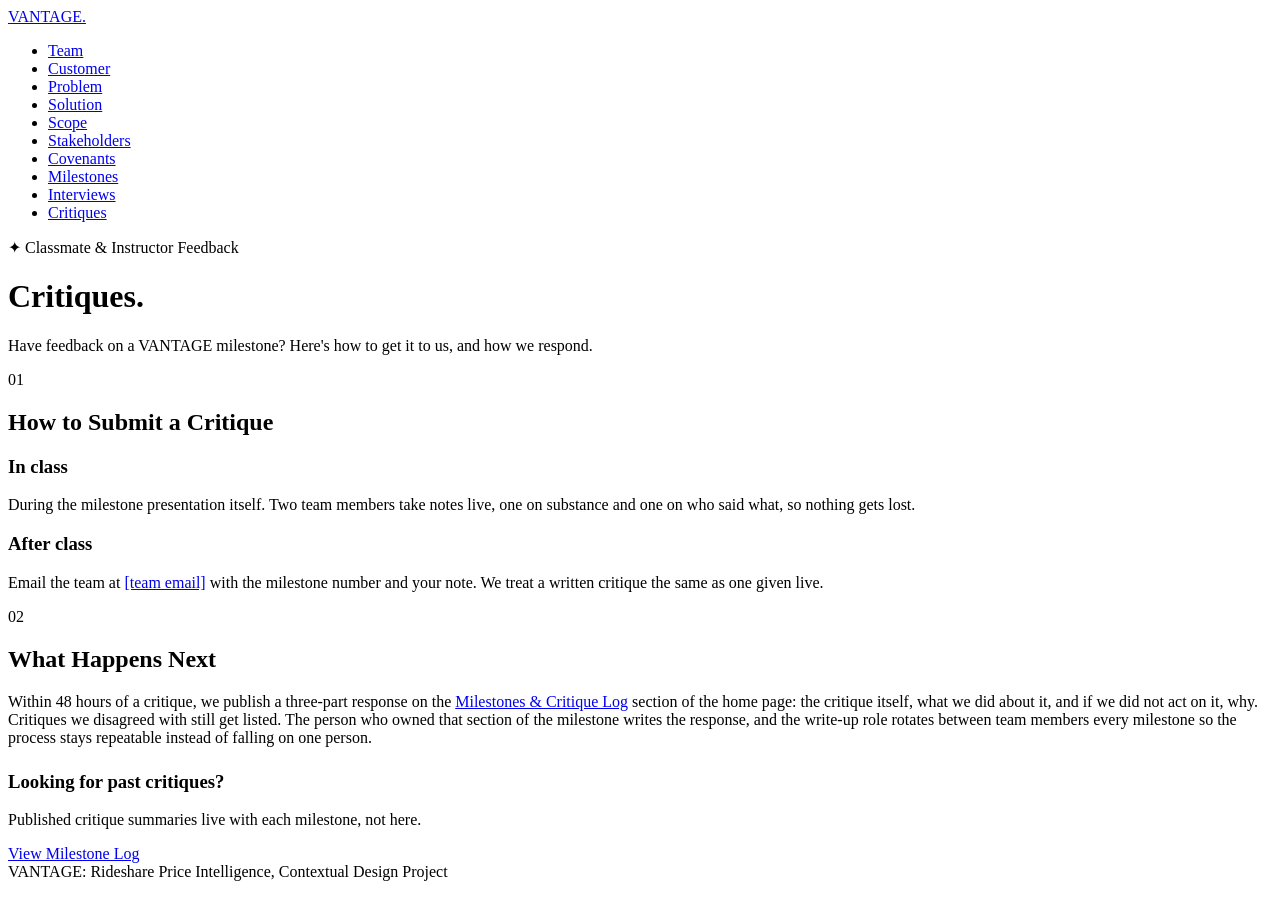
==== critiques.html @ 8d2dff9d "Add critiques.html" ====
<!DOCTYPE html>
<html lang="en">
<head>
<meta charset="UTF-8">
<meta name="viewport" content="width=device-width, initial-scale=1.0">
<title>Critiques — VANTAGE</title>
<link rel="stylesheet" href="styles.css">
</head>
<body>

<nav>
  <div class="wrap">
    <a class="brand" href="index.html">VANTAGE<span>.</span></a>
    <ul>
      <li><a href="index.html#team">Team</a></li>
      <li><a href="index.html#customer">Customer</a></li>
      <li><a href="index.html#problem">Problem</a></li>
      <li><a href="index.html#solution">Solution</a></li>
      <li><a href="index.html#scope">Scope</a></li>
      <li><a href="index.html#stakeholders">Stakeholders</a></li>
      <li><a href="index.html#covenants">Covenants</a></li>
      <li><a href="index.html#milestones">Milestones</a></li>
      <li><a href="interviews.html">Interviews</a></li>
      <li><a href="critiques.html">Critiques</a></li>
    </ul>
  </div>
</nav>

<header class="hero">
  <div class="eyebrow">✦ Classmate &amp; Instructor Feedback</div>
  <h1>Critiques<span>.</span></h1>
  <p class="tagline">Have feedback on a VANTAGE milestone? Here's how to get it to us, and how we respond.</p>
</header>

<div class="wrap">

  <section>
    <div class="sec-head"><span class="sec-num">01</span><h2>How to Submit a Critique</h2></div>
    <div class="stack">
      <div class="panel">
        <h3>In class</h3>
        <p>During the milestone presentation itself. Two team members take notes live, one on substance and one on who said what, so nothing gets lost.</p>
      </div>
      <div class="panel">
        <h3>After class</h3>
        <p>Email the team at <a href="mailto:[team email]">[team email]</a> with the milestone number and your note. We treat a written critique the same as one given live.</p>
      </div>
    </div>
  </section>

  <section style="border-bottom:none;">
    <div class="sec-head"><span class="sec-num">02</span><h2>What Happens Next</h2></div>
    <div class="panel">
      <p style="margin-bottom:0;">Within 48 hours of a critique, we publish a three-part response on the <a href="index.html#milestones">Milestones &amp; Critique Log</a> section of the home page: the critique itself, what we did about it, and if we did not act on it, why. Critiques we disagreed with still get listed. The person who owned that section of the milestone writes the response, and the write-up role rotates between team members every milestone so the process stays repeatable instead of falling on one person.</p>
    </div>

    <div class="cta-card" style="margin-top:24px;">
      <h3>Looking for past critiques?</h3>
      <p>Published critique summaries live with each milestone, not here.</p>
      <a class="btn" href="index.html#milestones">View Milestone Log</a>
    </div>
  </section>

</div>

<footer>VANTAGE: Rideshare Price Intelligence, Contextual Design Project</footer>

</body>
</html>
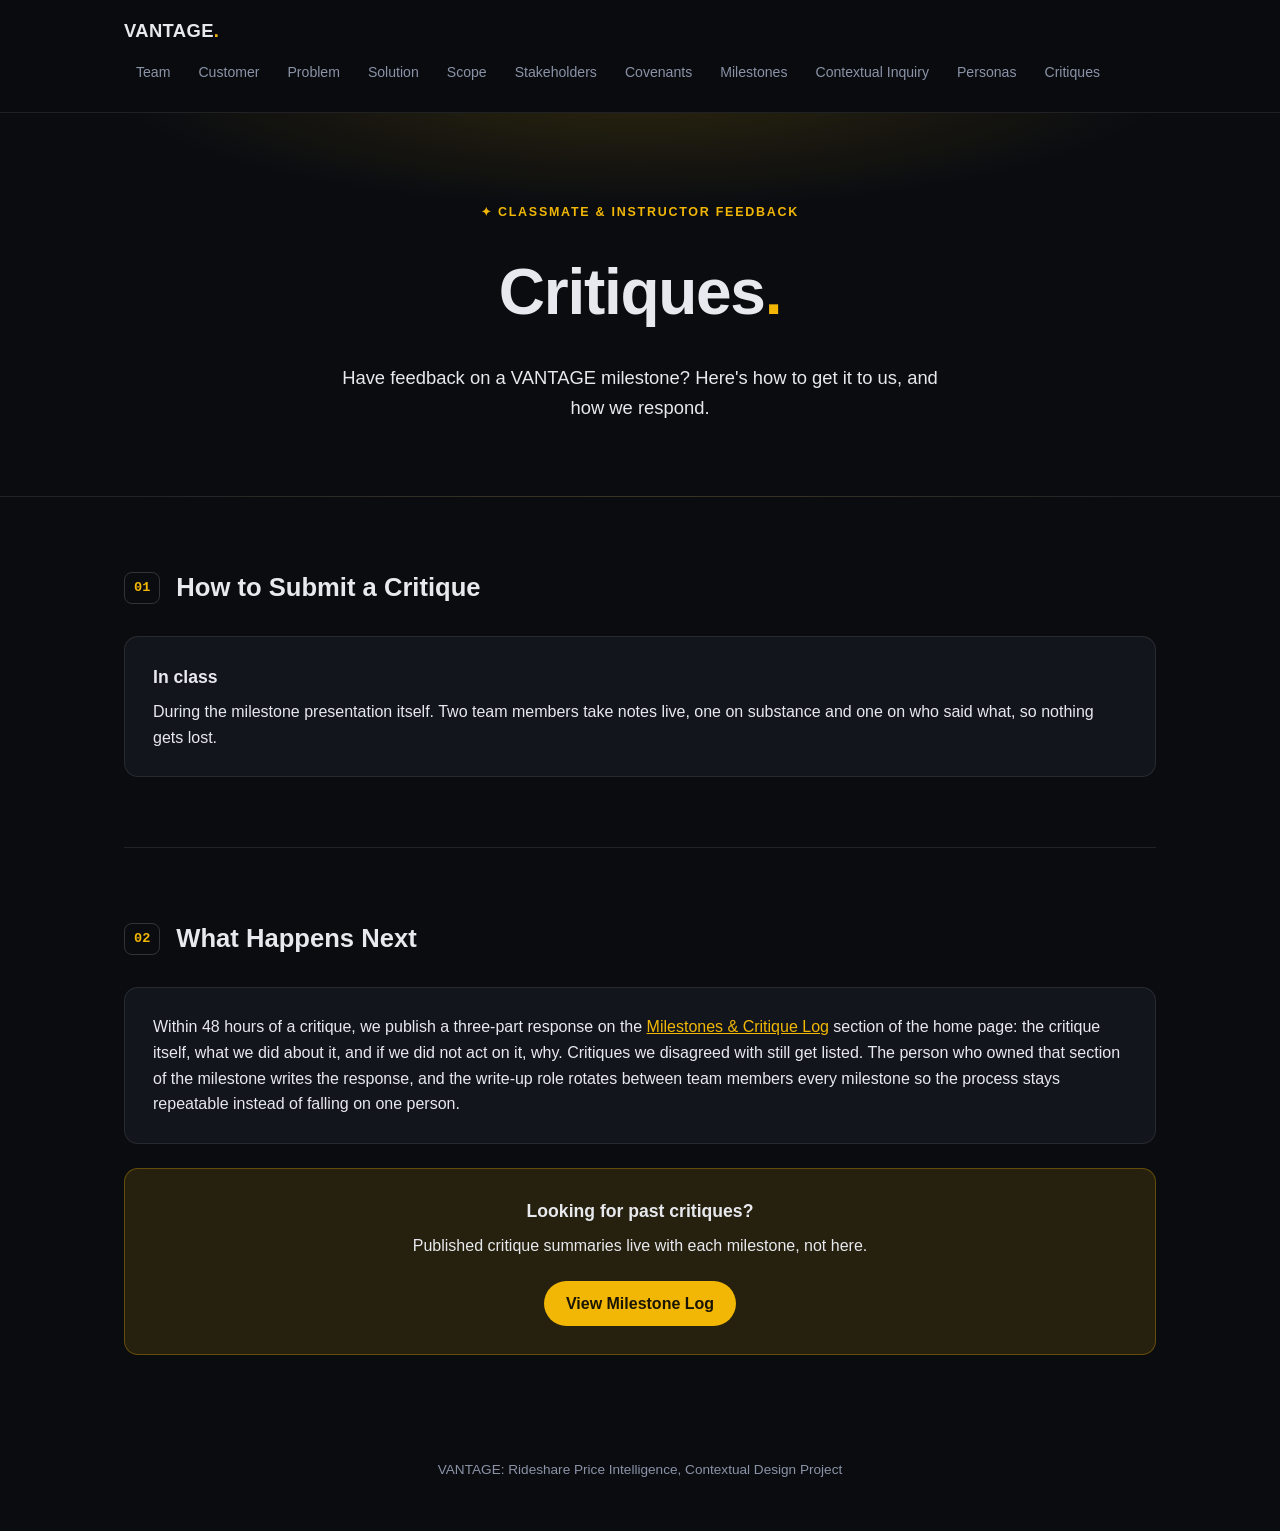
==== commit ea92f146: "Add Milestone 3 personas and update site for current milestone - New personas page: primary, two sec" ====
--- a/critiques.html
+++ b/critiques.html
@@ -20,7 +20,8 @@
       <li><a href="index.html#stakeholders">Stakeholders</a></li>
       <li><a href="index.html#covenants">Covenants</a></li>
       <li><a href="index.html#milestones">Milestones</a></li>
-      <li><a href="interviews.html">Interviews</a></li>
+      <li><a href="interviews.html">Contextual Inquiry</a></li>
+      <li><a href="personas.html">Personas</a></li>
       <li><a href="critiques.html">Critiques</a></li>
     </ul>
   </div>
@@ -40,10 +41,6 @@
       <div class="panel">
         <h3>In class</h3>
         <p>During the milestone presentation itself. Two team members take notes live, one on substance and one on who said what, so nothing gets lost.</p>
-      </div>
-      <div class="panel">
-        <h3>After class</h3>
-        <p>Email the team at <a href="mailto:[team email]">[team email]</a> with the milestone number and your note. We treat a written critique the same as one given live.</p>
       </div>
     </div>
   </section>
--- a/styles.css
+++ b/styles.css
@@ -0,0 +1,131 @@
+:root {
+  --bg: #0a0c10;
+  --bg-alt: #12151c;
+  --bg-raised: #171b24;
+  --border: rgba(255, 255, 255, 0.09);
+  --border-strong: rgba(255, 255, 255, 0.16);
+  --text: #e7e9ee;
+  --text-dim: #8b93a7;
+  --accent: #f2b705;
+  --accent-soft: rgba(242, 183, 5, 0.12);
+  --danger: #e2574c;
+  --danger-soft: rgba(226, 87, 76, 0.1);
+  --max: 1080px;
+  --radius: 14px;
+}
+* { box-sizing: border-box; }
+html { scroll-behavior: smooth; }
+body { margin:0; font-family:-apple-system,BlinkMacSystemFont,"Segoe UI",Helvetica,Arial,sans-serif; background:var(--bg); color:var(--text); line-height:1.6; }
+a { color:var(--accent); }
+.wrap { max-width:var(--max); margin:0 auto; padding:0 24px; }
+nav { position:sticky; top:0; z-index:50; background:rgba(10,12,16,.85); backdrop-filter:blur(10px); border-bottom:1px solid var(--border); }
+nav .wrap { display:flex; align-items:center; justify-content:space-between; padding-top:16px; padding-bottom:16px; flex-wrap:wrap; gap:10px; }
+.brand { font-weight:800; font-size:1.15rem; letter-spacing:.02em; color:var(--text); text-decoration:none; }
+.brand span { color:var(--accent); }
+nav ul { list-style:none; display:flex; flex-wrap:wrap; gap:4px; margin:0; padding:0; }
+nav ul a { display:inline-block; padding:6px 12px; border-radius:999px; color:var(--text-dim); text-decoration:none; font-size:.88rem; transition:background .15s ease,color .15s ease; }
+nav ul a:hover { background:var(--accent-soft); color:var(--accent); }
+.hero { text-align:center; padding:90px 24px 60px; background:radial-gradient(ellipse 60% 50% at 50% -10%,rgba(242,183,5,.16),transparent 70%); border-bottom:1px solid var(--border); }
+.eyebrow { text-transform:uppercase; letter-spacing:.14em; font-size:.78rem; font-weight:700; color:var(--accent); margin-bottom:18px; }
+.hero h1 { font-size:clamp(2.4rem,6vw,4rem); font-weight:800; letter-spacing:-.02em; margin:0 0 20px; }
+.hero h1 span { color:var(--accent); }
+.tagline { max-width:620px; margin:0 auto 14px; font-size:1.15rem; color:var(--text); }
+.caveat { max-width:560px; margin:0 auto 28px; font-size:.92rem; color:var(--text-dim); font-style:italic; }
+.badge-row { display:flex; justify-content:center; flex-wrap:wrap; gap:10px; }
+.badge { background:var(--bg-alt); border:1px solid var(--border); color:var(--text-dim); font-size:.78rem; font-weight:600; padding:6px 14px; border-radius:999px; letter-spacing:.02em; }
+section { padding:70px 0; border-bottom:1px solid var(--border); }
+.sec-head { display:flex; align-items:center; gap:16px; margin-bottom:28px; }
+.sec-num { font-family:ui-monospace,"SF Mono",Menlo,monospace; font-size:.85rem; font-weight:700; color:var(--accent); border:1px solid var(--border-strong); border-radius:8px; padding:4px 9px; }
+.sec-head h2 { font-size:1.6rem; margin:0; }
+.attrib { color:var(--text-dim); font-size:.85rem; font-style:italic; margin:-16px 0 24px; }
+h3 { font-size:1.1rem; margin:0 0 8px; } h4 { font-size:.95rem; margin:16px 0 6px; color:var(--text); } p { margin:0 0 12px; } ul,ol { margin:0 0 12px; padding-left:22px; } li { margin-bottom:6px; }
+.grid { display:grid; grid-template-columns:repeat(auto-fit,minmax(220px,1fr)); gap:18px; }
+.card { background:var(--bg-alt); border:1px solid var(--border); border-radius:var(--radius); padding:22px; }
+.card p:last-child { margin-bottom:0; }
+.avatar { width:84px; height:84px; border-radius:50%; overflow:hidden; margin-bottom:14px; border:2px solid var(--border-strong); }
+.avatar img { width:100%; height:100%; object-fit:cover; display:block; }
+.role { color:var(--accent); text-transform:uppercase; letter-spacing:.04em; font-size:.72rem; font-weight:700; margin-bottom:10px; }
+.stack { display:flex; flex-direction:column; gap:18px; }
+.panel { background:var(--bg-alt); border:1px solid var(--border); border-radius:var(--radius); padding:26px 28px; }
+.panel p:last-child,.panel ul:last-child { margin-bottom:0; }
+.callout { background:var(--accent-soft); border-left:4px solid var(--accent); border-radius:10px; padding:22px 26px; font-size:1.1rem; font-weight:500; }
+.split { display:grid; grid-template-columns:1fr 1fr; gap:18px; }
+.pivot-box { background:var(--danger-soft); border-left:4px solid var(--danger); border-radius:10px; padding:20px 26px; }
+.pivot-box h3 { color:var(--danger); }
+details.stakeholder { background:var(--bg-alt); border:1px solid var(--border); border-radius:var(--radius); margin-bottom:14px; padding:4px 24px; }
+details.stakeholder summary { cursor:pointer; padding:16px 0; font-weight:700; font-size:1.02rem; list-style:none; display:flex; align-items:center; justify-content:space-between; }
+details.stakeholder summary::-webkit-details-marker { display:none; }
+details.stakeholder summary::after { content:"+"; color:var(--accent); font-size:1.3rem; font-weight:400; }
+details.stakeholder[open] summary::after { content:"\2212"; }
+.stakeholder-body { display:grid; grid-template-columns:repeat(auto-fit,minmax(240px,1fr)); gap:4px 28px; padding-bottom:20px; }
+.stakeholder-body h4 { margin-top:0; }
+.callout-cell { grid-column:1/-1; background:var(--accent-soft); border-radius:10px; padding:16px 20px; margin-top:8px; }
+.callout-cell h4 { color:var(--accent); }
+ol.covenants { list-style:none; counter-reset:cov; padding-left:0; display:flex; flex-direction:column; gap:10px; }
+ol.covenants li { counter-increment:cov; background:var(--bg-alt); border:1px solid var(--border); border-radius:10px; padding:14px 18px 14px 50px; position:relative; margin-bottom:0; }
+ol.covenants li::before { content:counter(cov); position:absolute; left:16px; top:50%; transform:translateY(-50%); color:var(--accent); font-weight:700; font-family:ui-monospace,monospace; }
+.expulsion-box { background:var(--danger-soft); border:1px solid rgba(226,87,76,.35); border-radius:var(--radius); padding:24px 28px; margin-top:20px; }
+.expulsion-box h3 { color:var(--danger); }
+.sign-row { display:flex; flex-wrap:wrap; gap:12px; margin-top:24px; }
+.sign-box { background:var(--bg-alt); border:1px solid var(--border); border-radius:10px; padding:10px 16px; font-size:.88rem; color:var(--text-dim); }
+.milestone { background:var(--bg-alt); border:1px solid var(--border); border-radius:var(--radius); padding:26px 28px; margin-bottom:20px; }
+.m-head { display:flex; align-items:center; justify-content:space-between; flex-wrap:wrap; gap:10px; margin-bottom:10px; }
+.m-head h3 { margin:0; }
+.m-status { background:var(--accent-soft); color:var(--accent); font-size:.78rem; font-weight:700; padding:4px 12px; border-radius:999px; }
+.placeholder { color:var(--text-dim); font-style:italic; }
+.cta-card { background:var(--accent-soft); border:1px solid rgba(242,183,5,.3); border-radius:var(--radius); padding:28px; text-align:center; }
+.btn { display:inline-block; margin-top:10px; background:var(--accent); color:#1a1402; font-weight:700; text-decoration:none; padding:10px 22px; border-radius:999px; transition:filter .15s ease; }
+.btn:hover { filter:brightness(1.08); }
+footer { text-align:center; color:var(--text-dim); font-size:.85rem; padding:34px 24px 50px; }
+.research-q { background:var(--accent-soft); border-left:4px solid var(--accent); border-radius:10px; padding:22px 26px; margin-bottom:8px; }
+.research-q .label { text-transform:uppercase; letter-spacing:.1em; font-size:.72rem; font-weight:700; color:var(--accent); display:block; margin-bottom:8px; }
+.research-q p { font-size:1.15rem; margin:0; }
+.checklist { list-style:none; padding-left:0; }
+.checklist li { position:relative; padding-left:30px; }
+.checklist li::before { content:"\2610"; position:absolute; left:0; top:0; color:var(--accent); }
+.member-card { cursor:pointer; text-align:center; transition:border-color .15s ease,background .15s ease; }
+.member-card:hover { border-color:var(--border-strong); }
+.member-card.active { background:var(--accent-soft); border-color:var(--accent); }
+.member-card .avatar { margin-left:auto; margin-right:auto; }
+.interview-panel { display:none; margin-top:24px; }
+.interview-panel.visible { display:block; }
+.findings { background:var(--accent-soft); border-left:4px solid var(--accent); border-radius:10px; padding:18px 22px; margin-top:18px; }
+.findings .label { text-transform:uppercase; letter-spacing:.08em; font-size:.72rem; font-weight:700; color:var(--accent); display:block; margin-bottom:8px; }
+.findings p:last-child { margin-bottom:0; }
+.profile-block { color:var(--text-dim); font-size:.92rem; }
+.profile-block strong { color:var(--text); }
+details.notes,details.quotes-block,details.affinity { margin:14px 0; border-top:1px solid var(--border); padding-top:12px; }
+details.notes summary,details.quotes-block summary,details.affinity summary { cursor:pointer; font-weight:700; color:var(--accent); font-size:.88rem; text-transform:uppercase; letter-spacing:.04em; }
+details.notes ol,details.affinity ul { margin-top:12px; font-size:.92rem; color:var(--text-dim); }
+ul.quotes { list-style:none; padding-left:0; margin-top:12px; }
+ul.quotes li { font-style:italic; color:var(--text-dim); border-left:2px solid var(--border-strong); padding-left:14px; margin-bottom:10px; }
+@media (max-width:760px) { .split { grid-template-columns:1fr; } .stakeholder-body { grid-template-columns:1fr; } section { padding:50px 0; } .hero { padding:70px 20px 44px; } }.persona-head { display:flex; align-items:center; justify-content:space-between; flex-wrap:wrap; gap:10px; margin-bottom:6px; }
+.persona-head h3 { font-size:1.35rem; margin:0; }
+.persona-tag { font-size:.72rem; font-weight:700; text-transform:uppercase; letter-spacing:.06em; padding:4px 12px; border-radius:999px; background:var(--bg-raised); color:var(--text-dim); border:1px solid var(--border-strong); }
+.persona-tag.primary { background:var(--accent); color:#1a1402; border-color:var(--accent); }
+.persona-tag.anti { background:var(--danger-soft); color:var(--danger); border-color:rgba(226,87,76,.35); }
+.persona.primary { border-color:var(--accent); box-shadow:0 0 0 1px var(--accent) inset; }
+.persona-meta { color:var(--text-dim); font-size:.9rem; margin-bottom:14px; }
+.persona-quote { font-style:italic; border-left:2px solid var(--accent); padding-left:14px; margin:0 0 6px; }
+.persona-quote-note { color:var(--text-dim); font-size:.8rem; margin-bottom:18px; }
+.patterns { list-style:none; padding-left:0; counter-reset:pat; }
+.patterns > li { counter-increment:pat; background:var(--bg-raised); border:1px solid var(--border); border-radius:10px; padding:14px 18px; margin-bottom:10px; }
+.patterns > li > strong::before { content:counter(pat) ". "; color:var(--accent); }
+.affinity-tie { margin-top:8px; font-size:.86rem; color:var(--text-dim); }
+.affinity-tie .key { color:var(--accent); font-weight:600; }
+.differs { background:var(--accent-soft); border-radius:10px; padding:14px 18px; margin-top:16px; }
+.differs h4 { margin-top:0; color:var(--accent); }
+table.through { width:100%; border-collapse:collapse; font-size:.88rem; }
+table.through th, table.through td { text-align:left; padding:10px 12px; border-bottom:1px solid var(--border); vertical-align:top; }
+table.through th { color:var(--accent); font-size:.74rem; text-transform:uppercase; letter-spacing:.06em; }
+table.through td.who { white-space:nowrap; color:var(--text-dim); }
+.table-scroll { overflow-x:auto; }
+.dash { display:grid; grid-template-columns:repeat(auto-fit,minmax(230px,1fr)); gap:18px; }
+.dash .card h3 { margin-bottom:14px; }
+.meter { margin-bottom:12px; }
+.meter-label { display:flex; justify-content:space-between; font-size:.74rem; color:var(--text-dim); margin-bottom:4px; }
+.meter-label b { color:var(--text); font-weight:600; }
+.meter-track { height:8px; border-radius:999px; background:var(--bg-raised); border:1px solid var(--border); position:relative; }
+.meter-dot { position:absolute; top:50%; width:14px; height:14px; border-radius:50%; background:var(--accent); transform:translate(-50%,-50%); }
+.dash .anti .meter-dot { background:var(--danger); }
+@media (max-width:760px) { .panel { padding:22px 18px; } }
